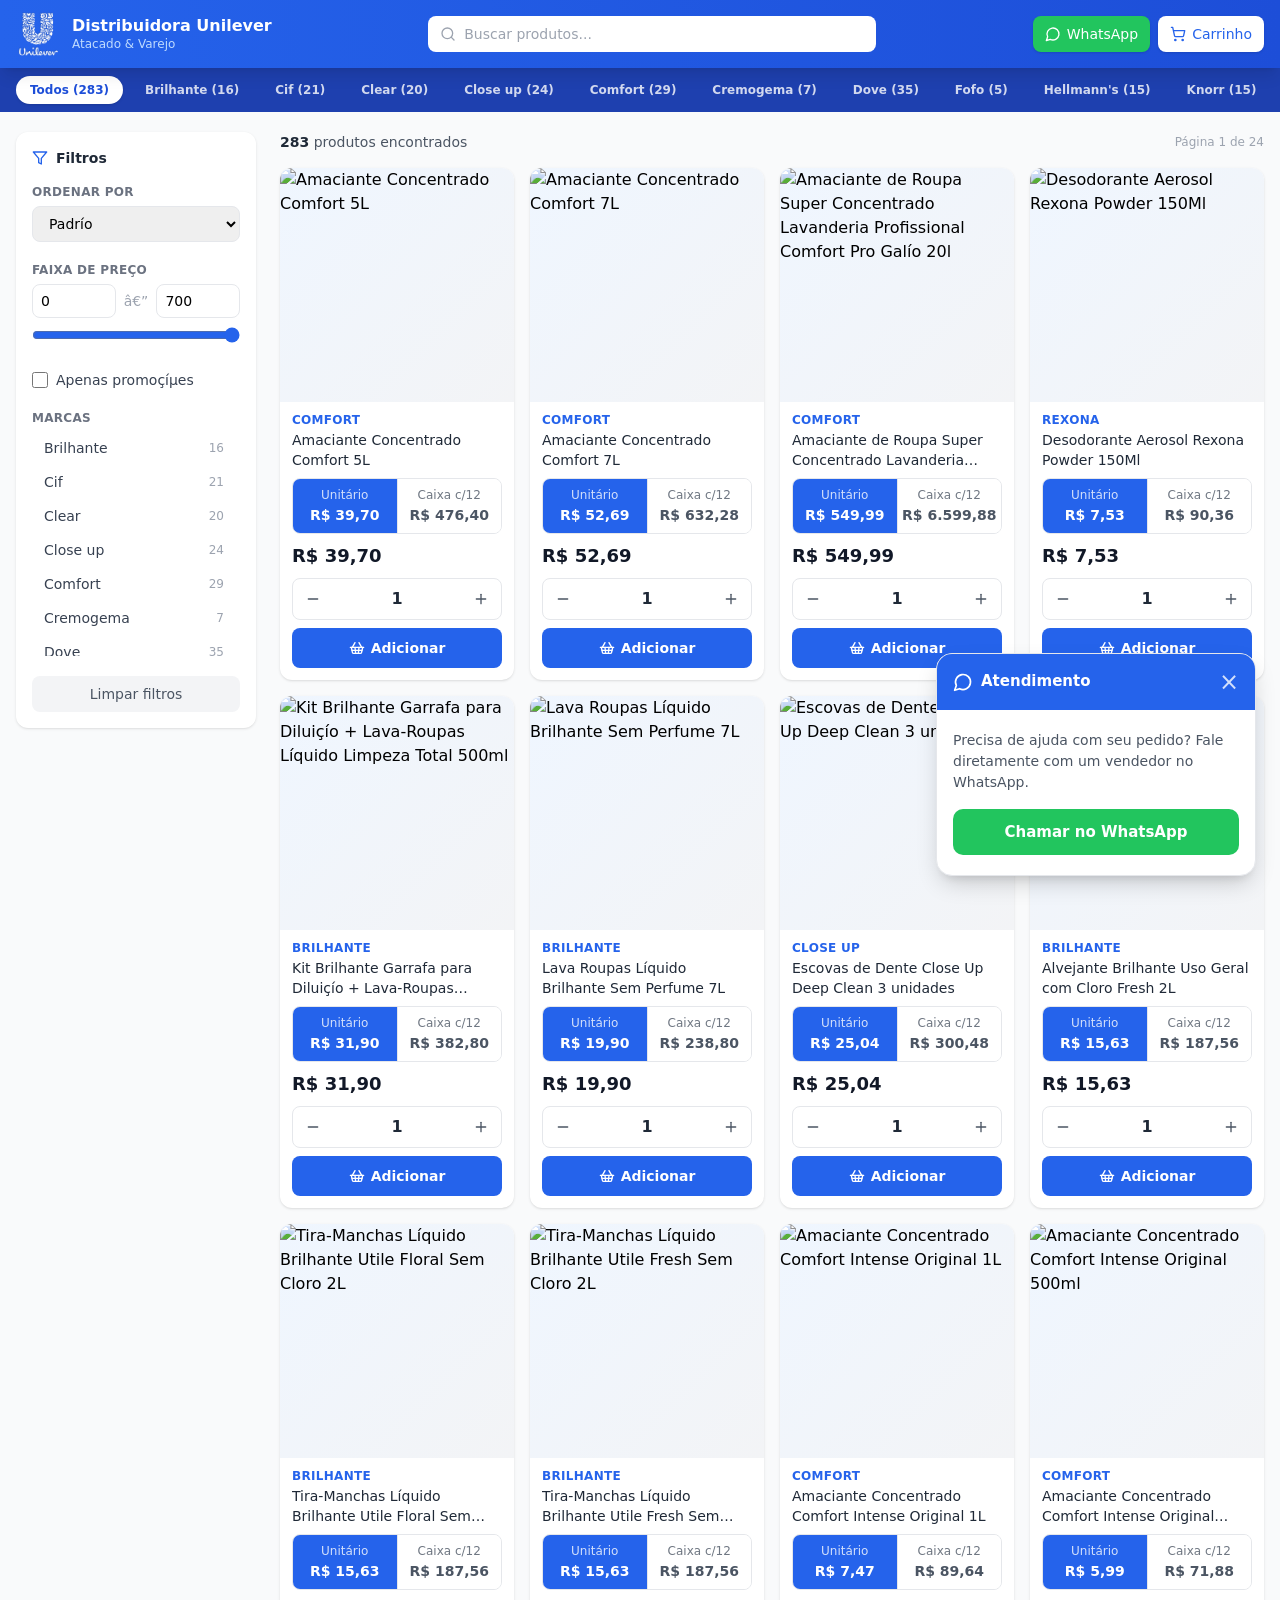
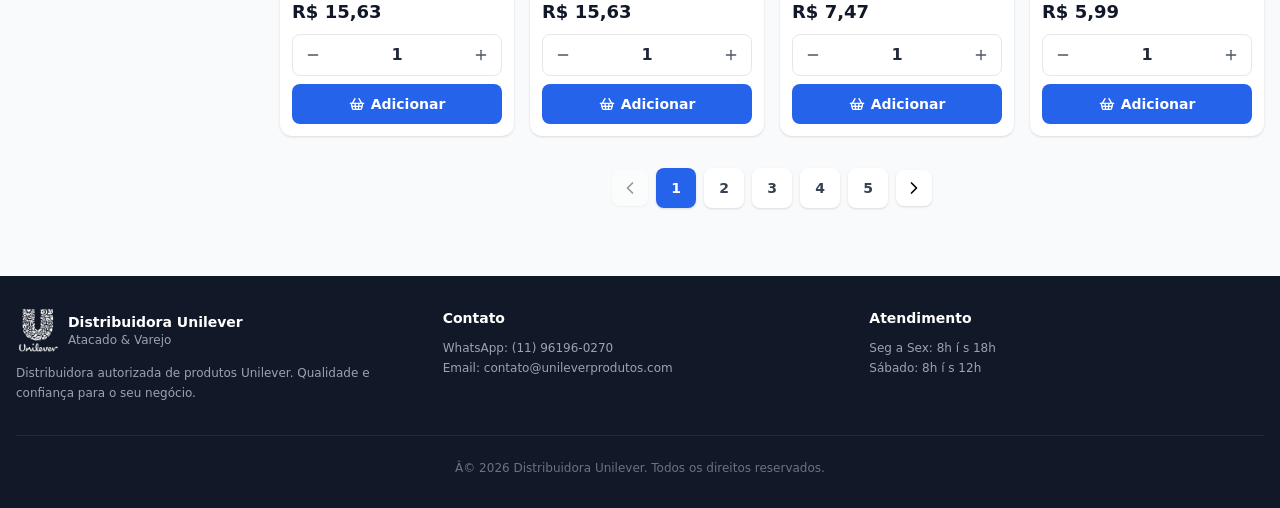
==== index.html @ 32782d90 "Add files via upload" ====
<!doctype html>
<html lang="pt-BR">
  <head><meta charset="utf-8">
    
    <meta name="viewport" content="width=device-width, initial-scale=1.0" />
    <title data-default>Distribuidora Unilever Catálogo</title>
    
    <link rel="icon" type="image/svg+xml" href="/images/Logo_Unilever.svg.png" />
    
    <!-- Tags de Compartilhamento (WhatsApp, Facebook, etc) -->
    <meta property="og:title" content="Distribuidora Unilever - Catálogo" />
    <meta property="og:description" content="Confira nosso catálogo completo de produtos Unilever no atacado e varejo." />
    <meta property="og:type" content="website" />
    <meta property="og:image" content="/images/Logo_Unilever.svg.png" />
    <meta name="twitter:card" content="summary_large_image" />
    <meta name="twitter:title" content="Distribuidora Unilever - Catálogo" />
    <meta name="twitter:description" content="Confira nosso catálogo completo de produtos Unilever no atacado e varejo." />
    <meta name="twitter:image" content="/images/Logo_Unilever.svg.png" />
    <script type="text/javascript">
    (function(c,l,a,r,i,t,y){
        c[a]=c[a]||function(){(c[a].q=c[a].q||[]).push(arguments)};
        t=l.createElement(r);t.async=1;t.src="https://www.clarity.ms/tag/"+i;
        y=l.getElementsByTagName(r)[0];y.parentNode.insertBefore(t,y);
    })(window, document, "clarity", "script", "xwpw0khf3t");
</script>

    <!-- Google tag (gtag.js) -->
<script async src="https://www.googletagmanager.com/gtag/js?id=AW-18304298504"></script>

<script>
window.dataLayer = window.dataLayer || [];

function gtag(){
  dataLayer.push(arguments);
}

gtag('js', new Date());

// Conta atual
gtag('config', 'AW-18304298504');

// Nova conta
gtag('config', 'AW-17744958128');
</script>

    <!-- Meta Pixel Code -->
    <script>
    !function(f,b,e,v,n,t,s)
    {if(f.fbq)return;n=f.fbq=function(){n.callMethod?
    n.callMethod.apply(n,arguments):n.queue.push(arguments)};
    if(!f._fbq)f._fbq=n;n.push=n;n.loaded=!0;n.version='2.0';
    n.queue=[];t=b.createElement(e);t.async=!0;
    t.src=v;s=b.getElementsByTagName(e)[0];
    s.parentNode.insertBefore(t,s)}(window, document,'script',
    'https://connect.facebook.net/en_US/fbevents.js');
    fbq('init', '862150166759579');
    fbq('track', 'PageView');
    </script>
    <noscript><img height="1" width="1" style="display:none"
    src="https://www.facebook.com/tr?id=862150166759579&ev=PageView&noscript=1"
    /></noscript>
    <!-- End Meta Pixel Code -->
    
    <!-- FUNÇÃO MESTRA DE RASTREAMENTO -->
    <script>
      window.chamarWhatsApp = function(url) {
        // 1. Dispara o Pixel da Meta
        if (typeof window.fbq === 'function') {
          window.fbq('track', 'Lead');
        }
        // 2. Dispara a Conversão do Google Ads
        if (typeof window.gtag === 'function') {
          window.gtag('event', 'conversion', {
            'send_to': 'AW-18304298504/Zl0oCKGK6NkcEIjclZhE'
          });
        }
        // 3. Abre o WhatsApp em nova aba
        window.open(url, '_blank');
      };
    </script>

    <!-- Scripts e Estilos da Loja -->
    <script type="module" crossorigin src="/assets/index-BRJGXCwO.js"></script>
    <link rel="stylesheet" crossorigin href="/assets/index-Bst4dhNH.css">
  </head>
  
  <body>

    <!-- Aqui é onde a loja carrega -->
    <div id="root"></div>

    <!-- Início do popup e botão flutuante de WhatsApp -->
    <style>
      @keyframes slideUpPopup {
        from { transform: translateY(50px); opacity: 0; }
        to { transform: translateY(0); opacity: 1; }
      }
      .wa-popup-container {
        display: none; 
        position: fixed; 
        bottom: 24px; 
        right: 24px; 
        z-index: 99999; 
        background: white; 
        border-radius: 16px; 
        box-shadow: 0 10px 25px -5px rgba(0, 0, 0, 0.2), 0 8px 10px -6px rgba(0, 0, 0, 0.1); 
        width: 320px; 
        font-family: system-ui, -apple-system, sans-serif; 
        overflow: hidden; 
        animation: slideUpPopup 0.6s cubic-bezier(0.16, 1, 0.3, 1);
        border: 1px solid #e5e7eb;
      }
      .wa-popup-header { background: #2563eb; color: white; padding: 16px; display: flex; justify-content: space-between; align-items: center; }
      .wa-popup-title { margin: 0; font-size: 15px; font-weight: 700; display: flex; align-items: center; gap: 8px; }
      .wa-popup-close { background: none; border: none; color: white; font-size: 24px; cursor: pointer; line-height: 1; opacity: 0.8; padding: 0; }
      .wa-popup-close:hover { opacity: 1; }
      .wa-popup-body { padding: 20px 16px; }
      .wa-popup-text { margin: 0 0 16px 0; font-size: 14px; color: #4b5563; line-height: 1.5; }
      .wa-popup-btn { display: flex; align-items: center; justify-content: center; gap: 8px; background: #22c55e; color: white; text-decoration: none; padding: 12px; border-radius: 10px; font-size: 15px; font-weight: 600; transition: background-color 0.2s; }
      .wa-popup-btn:hover { background: #16a34a; }

      .wa-floating-btn {
        display: none;
        position: fixed;
        bottom: 24px;
        right: 24px;
        z-index: 99999;
        background-color: #25d366;
        width: 60px;
        height: 60px;
        border-radius: 50%;
        box-shadow: 0 4px 10px rgba(0, 0, 0, 0.3);
        align-items: center;
        justify-content: center;
        transition: transform 0.3s;
        cursor: pointer;
      }
      .wa-floating-btn:hover { transform: scale(1.1); }
      .wa-floating-btn svg { width: 35px; height: 35px; fill: white; }
    </style>

    <div id="wa-popup-widget" class="wa-popup-container">
      <div class="wa-popup-header">
        <h3 class="wa-popup-title">
          <svg width="20" height="20" viewBox="0 0 24 24" fill="none" stroke="currentColor" stroke-width="2" stroke-linecap="round" stroke-linejoin="round"><path d="M7.9 20A9 9 0 1 0 4 16.1L2 22Z"></path></svg>
          Atendimento
        </h3>
        <button onclick="document.getElementById('wa-popup-widget').style.display='none'; document.getElementById('wa-floating-btn').style.display='flex';" class="wa-popup-close">&times;</button>
      </div>
      <div class="wa-popup-body">
        <p class="wa-popup-text">Precisa de ajuda com seu pedido? Fale diretamente com um vendedor no WhatsApp.</p>
        
        <!-- BOTÃO DO POPUP USANDO A FUNÇÃO MESTRA -->
        <a href="#" class="wa-popup-btn" onclick="window.chamarWhatsApp('https://wa.me/5511961960270?text=Ol%C3%A1%20preciso%20de%20ajuda%20com%20meu%20pedido'); return false;">
          Chamar no WhatsApp
        </a>
      </div>
    </div>

    <!-- BOTÃO FLUTUANTE (BOLINHA) USANDO A FUNÇÃO MESTRA -->
    <a href="#" id="wa-floating-btn" class="wa-floating-btn" onclick="window.chamarWhatsApp('https://wa.me/5511961960270?text=Ol%C3%A1%20preciso%20de%20ajuda%20com%20meu%20pedido'); return false;">
      <svg viewBox="0 0 24 24" xmlns="http://www.w3.org/2000/svg"><path d="M17.472 14.382c-.297-.149-1.758-.867-2.03-.967-.273-.099-.471-.148-.67.15-.197.297-.767.966-.94 1.164-.173.199-.347.223-.644.075-.297-.15-1.255-.463-2.39-1.475-.883-.788-1.48-1.761-1.653-2.059-.173-.297-.018-.458.13-.606.134-.133.298-.347.446-.52.149-.174.198-.298.298-.497.099-.198.05-.371-.025-.52-.075-.149-.669-1.612-.916-2.207-.242-.579-.487-.5-.669-.51a12.8 12.8 0 0 0-.57-.01c-.198 0-.52.074-.792.372-.272.297-1.04 1.016-1.04 2.479 0 1.462 1.065 2.875 1.213 3.074.149.198 2.096 3.2 5.077 4.487.709.306 1.262.489 1.694.625.712.227 1.36.195 1.871.118.571-.085 1.758-.719 2.006-1.413.248-.694.248-1.289.173-1.413-.074-.124-.272-.198-.57-.347m-5.421 7.403h-.004a9.87 9.87 0 0 1-5.031-1.378l-.361-.214-3.741.982.998-3.648-.235-.374a9.86 9.86 0 0 1-1.51-5.26c.001-5.45 4.436-9.884 9.888-9.884 2.64 0 5.122 1.03 6.988 2.898a9.825 9.825 0 0 1 2.893 6.994c-.003 5.45-4.437 9.884-9.885 9.884m8.413-18.297A11.815 11.815 0 0 0 12.05 0C5.495 0 .16 5.335.157 11.892c0 2.096.547 4.142 1.588 5.945L.057 24l6.305-1.654a11.882 11.882 0 0 0 5.683 1.448h.005c6.554 0 11.89-5.335 11.893-11.893a11.821 11.821 0 0 0-3.48-8.413Z"/></svg>
    </a>

    <script>
      setTimeout(function() {
        document.getElementById('wa-popup-widget').style.display = 'block';
      }, 2000);
    </script>
    <!-- Fim do popup e botão flutuante de WhatsApp -->
  </body>
</html>
---- assets/index-Bst4dhNH.css ----
*,:before,:after{--tw-border-spacing-x: 0;--tw-border-spacing-y: 0;--tw-translate-x: 0;--tw-translate-y: 0;--tw-rotate: 0;--tw-skew-x: 0;--tw-skew-y: 0;--tw-scale-x: 1;--tw-scale-y: 1;--tw-pan-x: ;--tw-pan-y: ;--tw-pinch-zoom: ;--tw-scroll-snap-strictness: proximity;--tw-gradient-from-position: ;--tw-gradient-via-position: ;--tw-gradient-to-position: ;--tw-ordinal: ;--tw-slashed-zero: ;--tw-numeric-figure: ;--tw-numeric-spacing: ;--tw-numeric-fraction: ;--tw-ring-inset: ;--tw-ring-offset-width: 0px;--tw-ring-offset-color: #fff;--tw-ring-color: rgb(59 130 246 / .5);--tw-ring-offset-shadow: 0 0 #0000;--tw-ring-shadow: 0 0 #0000;--tw-shadow: 0 0 #0000;--tw-shadow-colored: 0 0 #0000;--tw-blur: ;--tw-brightness: ;--tw-contrast: ;--tw-grayscale: ;--tw-hue-rotate: ;--tw-invert: ;--tw-saturate: ;--tw-sepia: ;--tw-drop-shadow: ;--tw-backdrop-blur: ;--tw-backdrop-brightness: ;--tw-backdrop-contrast: ;--tw-backdrop-grayscale: ;--tw-backdrop-hue-rotate: ;--tw-backdrop-invert: ;--tw-backdrop-opacity: ;--tw-backdrop-saturate: ;--tw-backdrop-sepia: ;--tw-contain-size: ;--tw-contain-layout: ;--tw-contain-paint: ;--tw-contain-style: }::backdrop{--tw-border-spacing-x: 0;--tw-border-spacing-y: 0;--tw-translate-x: 0;--tw-translate-y: 0;--tw-rotate: 0;--tw-skew-x: 0;--tw-skew-y: 0;--tw-scale-x: 1;--tw-scale-y: 1;--tw-pan-x: ;--tw-pan-y: ;--tw-pinch-zoom: ;--tw-scroll-snap-strictness: proximity;--tw-gradient-from-position: ;--tw-gradient-via-position: ;--tw-gradient-to-position: ;--tw-ordinal: ;--tw-slashed-zero: ;--tw-numeric-figure: ;--tw-numeric-spacing: ;--tw-numeric-fraction: ;--tw-ring-inset: ;--tw-ring-offset-width: 0px;--tw-ring-offset-color: #fff;--tw-ring-color: rgb(59 130 246 / .5);--tw-ring-offset-shadow: 0 0 #0000;--tw-ring-shadow: 0 0 #0000;--tw-shadow: 0 0 #0000;--tw-shadow-colored: 0 0 #0000;--tw-blur: ;--tw-brightness: ;--tw-contrast: ;--tw-grayscale: ;--tw-hue-rotate: ;--tw-invert: ;--tw-saturate: ;--tw-sepia: ;--tw-drop-shadow: ;--tw-backdrop-blur: ;--tw-backdrop-brightness: ;--tw-backdrop-contrast: ;--tw-backdrop-grayscale: ;--tw-backdrop-hue-rotate: ;--tw-backdrop-invert: ;--tw-backdrop-opacity: ;--tw-backdrop-saturate: ;--tw-backdrop-sepia: ;--tw-contain-size: ;--tw-contain-layout: ;--tw-contain-paint: ;--tw-contain-style: }*,:before,:after{box-sizing:border-box;border-width:0;border-style:solid;border-color:#e5e7eb}:before,:after{--tw-content: ""}html,:host{line-height:1.5;-webkit-text-size-adjust:100%;-moz-tab-size:4;-o-tab-size:4;tab-size:4;font-family:ui-sans-serif,system-ui,sans-serif,"Apple Color Emoji","Segoe UI Emoji",Segoe UI Symbol,"Noto Color Emoji";font-feature-settings:normal;font-variation-settings:normal;-webkit-tap-highlight-color:transparent}body{margin:0;line-height:inherit}hr{height:0;color:inherit;border-top-width:1px}abbr:where([title]){-webkit-text-decoration:underline dotted;text-decoration:underline dotted}h1,h2,h3,h4,h5,h6{font-size:inherit;font-weight:inherit}a{color:inherit;text-decoration:inherit}b,strong{font-weight:bolder}code,kbd,samp,pre{font-family:ui-monospace,SFMono-Regular,Menlo,Monaco,Consolas,Liberation Mono,Courier New,monospace;font-feature-settings:normal;font-variation-settings:normal;font-size:1em}small{font-size:80%}sub,sup{font-size:75%;line-height:0;position:relative;vertical-align:baseline}sub{bottom:-.25em}sup{top:-.5em}table{text-indent:0;border-color:inherit;border-collapse:collapse}button,input,optgroup,select,textarea{font-family:inherit;font-feature-settings:inherit;font-variation-settings:inherit;font-size:100%;font-weight:inherit;line-height:inherit;letter-spacing:inherit;color:inherit;margin:0;padding:0}button,select{text-transform:none}button,input:where([type=button]),input:where([type=reset]),input:where([type=submit]){-webkit-appearance:button;background-color:transparent;background-image:none}:-moz-focusring{outline:auto}:-moz-ui-invalid{box-shadow:none}progress{vertical-align:baseline}::-webkit-inner-spin-button,::-webkit-outer-spin-button{height:auto}[type=search]{-webkit-appearance:textfield;outline-offset:-2px}::-webkit-search-decoration{-webkit-appearance:none}::-webkit-file-upload-button{-webkit-appearance:button;font:inherit}summary{display:list-item}blockquote,dl,dd,h1,h2,h3,h4,h5,h6,hr,figure,p,pre{margin:0}fieldset{margin:0;padding:0}legend{padding:0}ol,ul,menu{list-style:none;margin:0;padding:0}dialog{padding:0}textarea{resize:vertical}input::-moz-placeholder,textarea::-moz-placeholder{opacity:1;color:#9ca3af}input::placeholder,textarea::placeholder{opacity:1;color:#9ca3af}button,[role=button]{cursor:pointer}:disabled{cursor:default}img,svg,video,canvas,audio,iframe,embed,object{display:block;vertical-align:middle}img,video{max-width:100%;height:auto}[hidden]:where(:not([hidden=until-found])){display:none}.fixed{position:fixed}.absolute{position:absolute}.relative{position:relative}.sticky{position:sticky}.inset-0{top:0;right:0;bottom:0;left:0}.-right-2{right:-.5rem}.-top-2{top:-.5rem}.left-0{left:0}.left-2{left:.5rem}.left-3{left:.75rem}.left-4{left:1rem}.right-0{right:0}.top-0{top:0}.top-1\/2{top:50%}.top-2{top:.5rem}.top-4{top:1rem}.top-\[116px\]{top:116px}.z-40{z-index:40}.z-50{z-index:50}.mx-auto{margin-left:auto;margin-right:auto}.mb-0\.5{margin-bottom:.125rem}.mb-1{margin-bottom:.25rem}.mb-1\.5{margin-bottom:.375rem}.mb-2{margin-bottom:.5rem}.mb-3{margin-bottom:.75rem}.mb-4{margin-bottom:1rem}.mb-5{margin-bottom:1.25rem}.mb-8{margin-bottom:2rem}.ml-auto{margin-left:auto}.mt-1{margin-top:.25rem}.mt-1\.5{margin-top:.375rem}.mt-12{margin-top:3rem}.mt-2\.5{margin-top:.625rem}.mt-8{margin-top:2rem}.mt-auto{margin-top:auto}.line-clamp-1{overflow:hidden;display:-webkit-box;-webkit-box-orient:vertical;-webkit-line-clamp:1}.line-clamp-2{overflow:hidden;display:-webkit-box;-webkit-box-orient:vertical;-webkit-line-clamp:2}.block{display:block}.flex{display:flex}.inline-flex{display:inline-flex}.grid{display:grid}.hidden{display:none}.aspect-square{aspect-ratio:1 / 1}.h-10{height:2.5rem}.h-11{height:2.75rem}.h-12{height:3rem}.h-14{height:3.5rem}.h-2{height:.5rem}.h-3{height:.75rem}.h-3\.5{height:.875rem}.h-4{height:1rem}.h-5{height:1.25rem}.h-7{height:1.75rem}.h-9{height:2.25rem}.h-full{height:100%}.max-h-56{max-height:14rem}.min-h-\[280px\]{min-height:280px}.min-h-\[2rem\]{min-height:2rem}.min-h-screen{min-height:100vh}.w-10{width:2.5rem}.w-11{width:2.75rem}.w-12{width:3rem}.w-14{width:3.5rem}.w-3{width:.75rem}.w-3\.5{width:.875rem}.w-4{width:1rem}.w-40{width:10rem}.w-5{width:1.25rem}.w-60{width:15rem}.w-7{width:1.75rem}.w-72{width:18rem}.w-9{width:2.25rem}.w-full{width:100%}.w-px{width:1px}.min-w-0{min-width:0px}.max-w-7xl{max-width:80rem}.max-w-\[200px\]{max-width:200px}.max-w-md{max-width:28rem}.max-w-sm{max-width:24rem}.flex-1{flex:1 1 0%}.shrink-0{flex-shrink:0}.-translate-y-1\/2{--tw-translate-y: -50%;transform:translate(var(--tw-translate-x),var(--tw-translate-y)) rotate(var(--tw-rotate)) skew(var(--tw-skew-x)) skewY(var(--tw-skew-y)) scaleX(var(--tw-scale-x)) scaleY(var(--tw-scale-y))}.cursor-not-allowed{cursor:not-allowed}.cursor-pointer{cursor:pointer}.grid-cols-1{grid-template-columns:repeat(1,minmax(0,1fr))}.grid-cols-2{grid-template-columns:repeat(2,minmax(0,1fr))}.flex-col{flex-direction:column}.items-center{align-items:center}.justify-center{justify-content:center}.justify-between{justify-content:space-between}.gap-0{gap:0px}.gap-1\.5{gap:.375rem}.gap-2{gap:.5rem}.gap-3{gap:.75rem}.gap-4{gap:1rem}.gap-6{gap:1.5rem}.gap-8{gap:2rem}.space-y-0\.5>:not([hidden])~:not([hidden]){--tw-space-y-reverse: 0;margin-top:calc(.125rem * calc(1 - var(--tw-space-y-reverse)));margin-bottom:calc(.125rem * var(--tw-space-y-reverse))}.space-y-2>:not([hidden])~:not([hidden]){--tw-space-y-reverse: 0;margin-top:calc(.5rem * calc(1 - var(--tw-space-y-reverse)));margin-bottom:calc(.5rem * var(--tw-space-y-reverse))}.space-y-3>:not([hidden])~:not([hidden]){--tw-space-y-reverse: 0;margin-top:calc(.75rem * calc(1 - var(--tw-space-y-reverse)));margin-bottom:calc(.75rem * var(--tw-space-y-reverse))}.overflow-hidden{overflow:hidden}.overflow-x-auto{overflow-x:auto}.overflow-y-auto{overflow-y:auto}.truncate{overflow:hidden;text-overflow:ellipsis;white-space:nowrap}.whitespace-nowrap{white-space:nowrap}.rounded{border-radius:.25rem}.rounded-2xl{border-radius:1rem}.rounded-full{border-radius:9999px}.rounded-lg{border-radius:.5rem}.rounded-xl{border-radius:.75rem}.border{border-width:1px}.border-0{border-width:0px}.border-b{border-bottom-width:1px}.border-t{border-top-width:1px}.border-gray-100{--tw-border-opacity: 1;border-color:rgb(243 244 246 / var(--tw-border-opacity, 1))}.border-gray-200{--tw-border-opacity: 1;border-color:rgb(229 231 235 / var(--tw-border-opacity, 1))}.border-gray-300{--tw-border-opacity: 1;border-color:rgb(209 213 219 / var(--tw-border-opacity, 1))}.border-gray-800{--tw-border-opacity: 1;border-color:rgb(31 41 55 / var(--tw-border-opacity, 1))}.bg-amber-200{--tw-bg-opacity: 1;background-color:rgb(253 230 138 / var(--tw-bg-opacity, 1))}.bg-amber-50{--tw-bg-opacity: 1;background-color:rgb(255 251 235 / var(--tw-bg-opacity, 1))}.bg-amber-500{--tw-bg-opacity: 1;background-color:rgb(245 158 11 / var(--tw-bg-opacity, 1))}.bg-black\/50{background-color:#00000080}.bg-blue-100{--tw-bg-opacity: 1;background-color:rgb(219 234 254 / var(--tw-bg-opacity, 1))}.bg-blue-50{--tw-bg-opacity: 1;background-color:rgb(239 246 255 / var(--tw-bg-opacity, 1))}.bg-blue-600{--tw-bg-opacity: 1;background-color:rgb(37 99 235 / var(--tw-bg-opacity, 1))}.bg-blue-800{--tw-bg-opacity: 1;background-color:rgb(30 64 175 / var(--tw-bg-opacity, 1))}.bg-gray-100{--tw-bg-opacity: 1;background-color:rgb(243 244 246 / var(--tw-bg-opacity, 1))}.bg-gray-200{--tw-bg-opacity: 1;background-color:rgb(229 231 235 / var(--tw-bg-opacity, 1))}.bg-gray-300{--tw-bg-opacity: 1;background-color:rgb(209 213 219 / var(--tw-bg-opacity, 1))}.bg-gray-50{--tw-bg-opacity: 1;background-color:rgb(249 250 251 / var(--tw-bg-opacity, 1))}.bg-gray-900{--tw-bg-opacity: 1;background-color:rgb(17 24 39 / var(--tw-bg-opacity, 1))}.bg-green-50{--tw-bg-opacity: 1;background-color:rgb(240 253 244 / var(--tw-bg-opacity, 1))}.bg-green-500{--tw-bg-opacity: 1;background-color:rgb(34 197 94 / var(--tw-bg-opacity, 1))}.bg-red-500{--tw-bg-opacity: 1;background-color:rgb(239 68 68 / var(--tw-bg-opacity, 1))}.bg-white{--tw-bg-opacity: 1;background-color:rgb(255 255 255 / var(--tw-bg-opacity, 1))}.bg-gradient-to-br{background-image:linear-gradient(to bottom right,var(--tw-gradient-stops))}.bg-gradient-to-r{background-image:linear-gradient(to right,var(--tw-gradient-stops))}.from-blue-50{--tw-gradient-from: #eff6ff var(--tw-gradient-from-position);--tw-gradient-to: rgb(239 246 255 / 0) var(--tw-gradient-to-position);--tw-gradient-stops: var(--tw-gradient-from), var(--tw-gradient-to)}.from-blue-600{--tw-gradient-from: #2563eb var(--tw-gradient-from-position);--tw-gradient-to: rgb(37 99 235 / 0) var(--tw-gradient-to-position);--tw-gradient-stops: var(--tw-gradient-from), var(--tw-gradient-to)}.via-white{--tw-gradient-to: rgb(255 255 255 / 0) var(--tw-gradient-to-position);--tw-gradient-stops: var(--tw-gradient-from), #fff var(--tw-gradient-via-position), var(--tw-gradient-to)}.to-blue-700{--tw-gradient-to: #1d4ed8 var(--tw-gradient-to-position)}.to-gray-100{--tw-gradient-to: #f3f4f6 var(--tw-gradient-to-position)}.object-contain{-o-object-fit:contain;object-fit:contain}.p-0{padding:0}.p-1\.5{padding:.375rem}.p-2{padding:.5rem}.p-3{padding:.75rem}.p-4{padding:1rem}.p-6{padding:1.5rem}.px-1\.5{padding-left:.375rem;padding-right:.375rem}.px-2{padding-left:.5rem;padding-right:.5rem}.px-2\.5{padding-left:.625rem;padding-right:.625rem}.px-3{padding-left:.75rem;padding-right:.75rem}.px-3\.5{padding-left:.875rem;padding-right:.875rem}.px-4{padding-left:1rem;padding-right:1rem}.py-0\.5{padding-top:.125rem;padding-bottom:.125rem}.py-1{padding-top:.25rem;padding-bottom:.25rem}.py-1\.5{padding-top:.375rem;padding-bottom:.375rem}.py-16{padding-top:4rem;padding-bottom:4rem}.py-2{padding-top:.5rem;padding-bottom:.5rem}.py-2\.5{padding-top:.625rem;padding-bottom:.625rem}.py-3{padding-top:.75rem;padding-bottom:.75rem}.py-4{padding-top:1rem;padding-bottom:1rem}.py-5{padding-top:1.25rem;padding-bottom:1.25rem}.py-6{padding-top:1.5rem;padding-bottom:1.5rem}.py-8{padding-top:2rem;padding-bottom:2rem}.pb-2\.5{padding-bottom:.625rem}.pl-9{padding-left:2.25rem}.pr-1{padding-right:.25rem}.pr-4{padding-right:1rem}.pt-2{padding-top:.5rem}.pt-2\.5{padding-top:.625rem}.pt-6{padding-top:1.5rem}.text-left{text-align:left}.text-center{text-align:center}.text-3xl{font-size:1.875rem;line-height:2.25rem}.text-\[10px\]{font-size:10px}.text-\[11px\]{font-size:11px}.text-base{font-size:1rem;line-height:1.5rem}.text-lg{font-size:1.125rem;line-height:1.75rem}.text-sm{font-size:.875rem;line-height:1.25rem}.text-xl{font-size:1.25rem;line-height:1.75rem}.text-xs{font-size:.75rem;line-height:1rem}.font-bold{font-weight:700}.font-extrabold{font-weight:800}.font-light{font-weight:300}.font-medium{font-weight:500}.font-normal{font-weight:400}.font-semibold{font-weight:600}.uppercase{text-transform:uppercase}.leading-none{line-height:1}.leading-relaxed{line-height:1.625}.leading-snug{line-height:1.375}.leading-tight{line-height:1.25}.tracking-wide{letter-spacing:.025em}.tracking-widest{letter-spacing:.1em}.text-amber-600{--tw-text-opacity: 1;color:rgb(217 119 6 / var(--tw-text-opacity, 1))}.text-amber-700{--tw-text-opacity: 1;color:rgb(180 83 9 / var(--tw-text-opacity, 1))}.text-blue-200{--tw-text-opacity: 1;color:rgb(191 219 254 / var(--tw-text-opacity, 1))}.text-blue-600{--tw-text-opacity: 1;color:rgb(37 99 235 / var(--tw-text-opacity, 1))}.text-blue-700{--tw-text-opacity: 1;color:rgb(29 78 216 / var(--tw-text-opacity, 1))}.text-gray-400{--tw-text-opacity: 1;color:rgb(156 163 175 / var(--tw-text-opacity, 1))}.text-gray-500{--tw-text-opacity: 1;color:rgb(107 114 128 / var(--tw-text-opacity, 1))}.text-gray-600{--tw-text-opacity: 1;color:rgb(75 85 99 / var(--tw-text-opacity, 1))}.text-gray-700{--tw-text-opacity: 1;color:rgb(55 65 81 / var(--tw-text-opacity, 1))}.text-gray-800{--tw-text-opacity: 1;color:rgb(31 41 55 / var(--tw-text-opacity, 1))}.text-gray-900{--tw-text-opacity: 1;color:rgb(17 24 39 / var(--tw-text-opacity, 1))}.text-green-700{--tw-text-opacity: 1;color:rgb(21 128 61 / var(--tw-text-opacity, 1))}.text-red-400{--tw-text-opacity: 1;color:rgb(248 113 113 / var(--tw-text-opacity, 1))}.text-white{--tw-text-opacity: 1;color:rgb(255 255 255 / var(--tw-text-opacity, 1))}.text-white\/80{color:#fffc}.text-white\/90{color:#ffffffe6}.accent-blue-600{accent-color:#2563eb}.opacity-30{opacity:.3}.opacity-80{opacity:.8}.shadow{--tw-shadow: 0 1px 3px 0 rgb(0 0 0 / .1), 0 1px 2px -1px rgb(0 0 0 / .1);--tw-shadow-colored: 0 1px 3px 0 var(--tw-shadow-color), 0 1px 2px -1px var(--tw-shadow-color);box-shadow:var(--tw-ring-offset-shadow, 0 0 #0000),var(--tw-ring-shadow, 0 0 #0000),var(--tw-shadow)}.shadow-2xl{--tw-shadow: 0 25px 50px -12px rgb(0 0 0 / .25);--tw-shadow-colored: 0 25px 50px -12px var(--tw-shadow-color);box-shadow:var(--tw-ring-offset-shadow, 0 0 #0000),var(--tw-ring-shadow, 0 0 #0000),var(--tw-shadow)}.shadow-lg{--tw-shadow: 0 10px 15px -3px rgb(0 0 0 / .1), 0 4px 6px -4px rgb(0 0 0 / .1);--tw-shadow-colored: 0 10px 15px -3px var(--tw-shadow-color), 0 4px 6px -4px var(--tw-shadow-color);box-shadow:var(--tw-ring-offset-shadow, 0 0 #0000),var(--tw-ring-shadow, 0 0 #0000),var(--tw-shadow)}.filter{filter:var(--tw-blur) var(--tw-brightness) var(--tw-contrast) var(--tw-grayscale) var(--tw-hue-rotate) var(--tw-invert) var(--tw-saturate) var(--tw-sepia) var(--tw-drop-shadow)}.transition{transition-property:color,background-color,border-color,text-decoration-color,fill,stroke,opacity,box-shadow,transform,filter,-webkit-backdrop-filter;transition-property:color,background-color,border-color,text-decoration-color,fill,stroke,opacity,box-shadow,transform,filter,backdrop-filter;transition-property:color,background-color,border-color,text-decoration-color,fill,stroke,opacity,box-shadow,transform,filter,backdrop-filter,-webkit-backdrop-filter;transition-timing-function:cubic-bezier(.4,0,.2,1);transition-duration:.15s}.transition-all{transition-property:all;transition-timing-function:cubic-bezier(.4,0,.2,1);transition-duration:.15s}.transition-colors{transition-property:color,background-color,border-color,text-decoration-color,fill,stroke;transition-timing-function:cubic-bezier(.4,0,.2,1);transition-duration:.15s}.transition-shadow{transition-property:box-shadow;transition-timing-function:cubic-bezier(.4,0,.2,1);transition-duration:.15s}.transition-transform{transition-property:transform;transition-timing-function:cubic-bezier(.4,0,.2,1);transition-duration:.15s}.duration-200{transition-duration:.2s}.duration-300{transition-duration:.3s}.hover\:bg-blue-700:hover{--tw-bg-opacity: 1;background-color:rgb(29 78 216 / var(--tw-bg-opacity, 1))}.hover\:bg-gray-100:hover{--tw-bg-opacity: 1;background-color:rgb(243 244 246 / var(--tw-bg-opacity, 1))}.hover\:bg-gray-200:hover{--tw-bg-opacity: 1;background-color:rgb(229 231 235 / var(--tw-bg-opacity, 1))}.hover\:bg-gray-50:hover{--tw-bg-opacity: 1;background-color:rgb(249 250 251 / var(--tw-bg-opacity, 1))}.hover\:bg-green-600:hover{--tw-bg-opacity: 1;background-color:rgb(22 163 74 / var(--tw-bg-opacity, 1))}.hover\:bg-red-50:hover{--tw-bg-opacity: 1;background-color:rgb(254 242 242 / var(--tw-bg-opacity, 1))}.hover\:bg-white\/10:hover{background-color:#ffffff1a}.hover\:text-blue-600:hover{--tw-text-opacity: 1;color:rgb(37 99 235 / var(--tw-text-opacity, 1))}.hover\:text-white:hover{--tw-text-opacity: 1;color:rgb(255 255 255 / var(--tw-text-opacity, 1))}.hover\:underline:hover{text-decoration-line:underline}.hover\:shadow-md:hover{--tw-shadow: 0 4px 6px -1px rgb(0 0 0 / .1), 0 2px 4px -2px rgb(0 0 0 / .1);--tw-shadow-colored: 0 4px 6px -1px var(--tw-shadow-color), 0 2px 4px -2px var(--tw-shadow-color);box-shadow:var(--tw-ring-offset-shadow, 0 0 #0000),var(--tw-ring-shadow, 0 0 #0000),var(--tw-shadow)}.focus\:outline-none:focus{outline:2px solid transparent;outline-offset:2px}.focus\:ring-2:focus{--tw-ring-offset-shadow: var(--tw-ring-inset) 0 0 0 var(--tw-ring-offset-width) var(--tw-ring-offset-color);--tw-ring-shadow: var(--tw-ring-inset) 0 0 0 calc(2px + var(--tw-ring-offset-width)) var(--tw-ring-color);box-shadow:var(--tw-ring-offset-shadow),var(--tw-ring-shadow),var(--tw-shadow, 0 0 #0000)}.focus\:ring-blue-400:focus{--tw-ring-opacity: 1;--tw-ring-color: rgb(96 165 250 / var(--tw-ring-opacity, 1))}.focus\:ring-blue-500:focus{--tw-ring-opacity: 1;--tw-ring-color: rgb(59 130 246 / var(--tw-ring-opacity, 1))}.focus\:ring-white\/60:focus{--tw-ring-color: rgb(255 255 255 / .6)}.focus-visible\:ring-2:focus-visible{--tw-ring-offset-shadow: var(--tw-ring-inset) 0 0 0 var(--tw-ring-offset-width) var(--tw-ring-offset-color);--tw-ring-shadow: var(--tw-ring-inset) 0 0 0 calc(2px + var(--tw-ring-offset-width)) var(--tw-ring-color);box-shadow:var(--tw-ring-offset-shadow),var(--tw-ring-shadow),var(--tw-shadow, 0 0 #0000)}.focus-visible\:ring-blue-500:focus-visible{--tw-ring-opacity: 1;--tw-ring-color: rgb(59 130 246 / var(--tw-ring-opacity, 1))}.active\:scale-95:active{--tw-scale-x: .95;--tw-scale-y: .95;transform:translate(var(--tw-translate-x),var(--tw-translate-y)) rotate(var(--tw-rotate)) skew(var(--tw-skew-x)) skewY(var(--tw-skew-y)) scaleX(var(--tw-scale-x)) scaleY(var(--tw-scale-y))}.disabled\:cursor-not-allowed:disabled{cursor:not-allowed}.disabled\:opacity-40:disabled{opacity:.4}.group:hover .group-hover\:scale-110{--tw-scale-x: 1.1;--tw-scale-y: 1.1;transform:translate(var(--tw-translate-x),var(--tw-translate-y)) rotate(var(--tw-rotate)) skew(var(--tw-skew-x)) skewY(var(--tw-skew-y)) scaleX(var(--tw-scale-x)) scaleY(var(--tw-scale-y))}@media (min-width: 640px){.sm\:block{display:block}.sm\:inline{display:inline}.sm\:h-10{height:2.5rem}.sm\:h-4{height:1rem}.sm\:min-h-\[2\.5rem\]{min-height:2.5rem}.sm\:w-10{width:2.5rem}.sm\:w-4{width:1rem}.sm\:max-w-none{max-width:none}.sm\:grid-cols-2{grid-template-columns:repeat(2,minmax(0,1fr))}.sm\:grid-cols-3{grid-template-columns:repeat(3,minmax(0,1fr))}.sm\:gap-4{gap:1rem}.sm\:p-8{padding:2rem}.sm\:px-3{padding-left:.75rem;padding-right:.75rem}.sm\:py-2{padding-top:.5rem;padding-bottom:.5rem}.sm\:py-2\.5{padding-top:.625rem;padding-bottom:.625rem}.sm\:pb-3{padding-bottom:.75rem}.sm\:text-2xl{font-size:1.5rem;line-height:2rem}.sm\:text-base{font-size:1rem;line-height:1.5rem}.sm\:text-lg{font-size:1.125rem;line-height:1.75rem}.sm\:text-sm{font-size:.875rem;line-height:1.25rem}.sm\:text-xs{font-size:.75rem;line-height:1rem}}@media (min-width: 768px){.md\:block{display:block}.md\:hidden{display:none}.md\:min-h-\[420px\]{min-height:420px}.md\:w-2\/5{width:40%}.md\:w-3\/5{width:60%}.md\:flex-row{flex-direction:row}}@media (min-width: 1024px){.lg\:static{position:static}.lg\:sticky{position:sticky}.lg\:top-0{top:0}.lg\:z-50{z-index:50}.lg\:z-auto{z-index:auto}.lg\:block{display:block}.lg\:hidden{display:none}.lg\:grid-cols-3{grid-template-columns:repeat(3,minmax(0,1fr))}.lg\:grid-cols-4{grid-template-columns:repeat(4,minmax(0,1fr))}}@media (min-width: 1280px){.xl\:grid-cols-4{grid-template-columns:repeat(4,minmax(0,1fr))}}
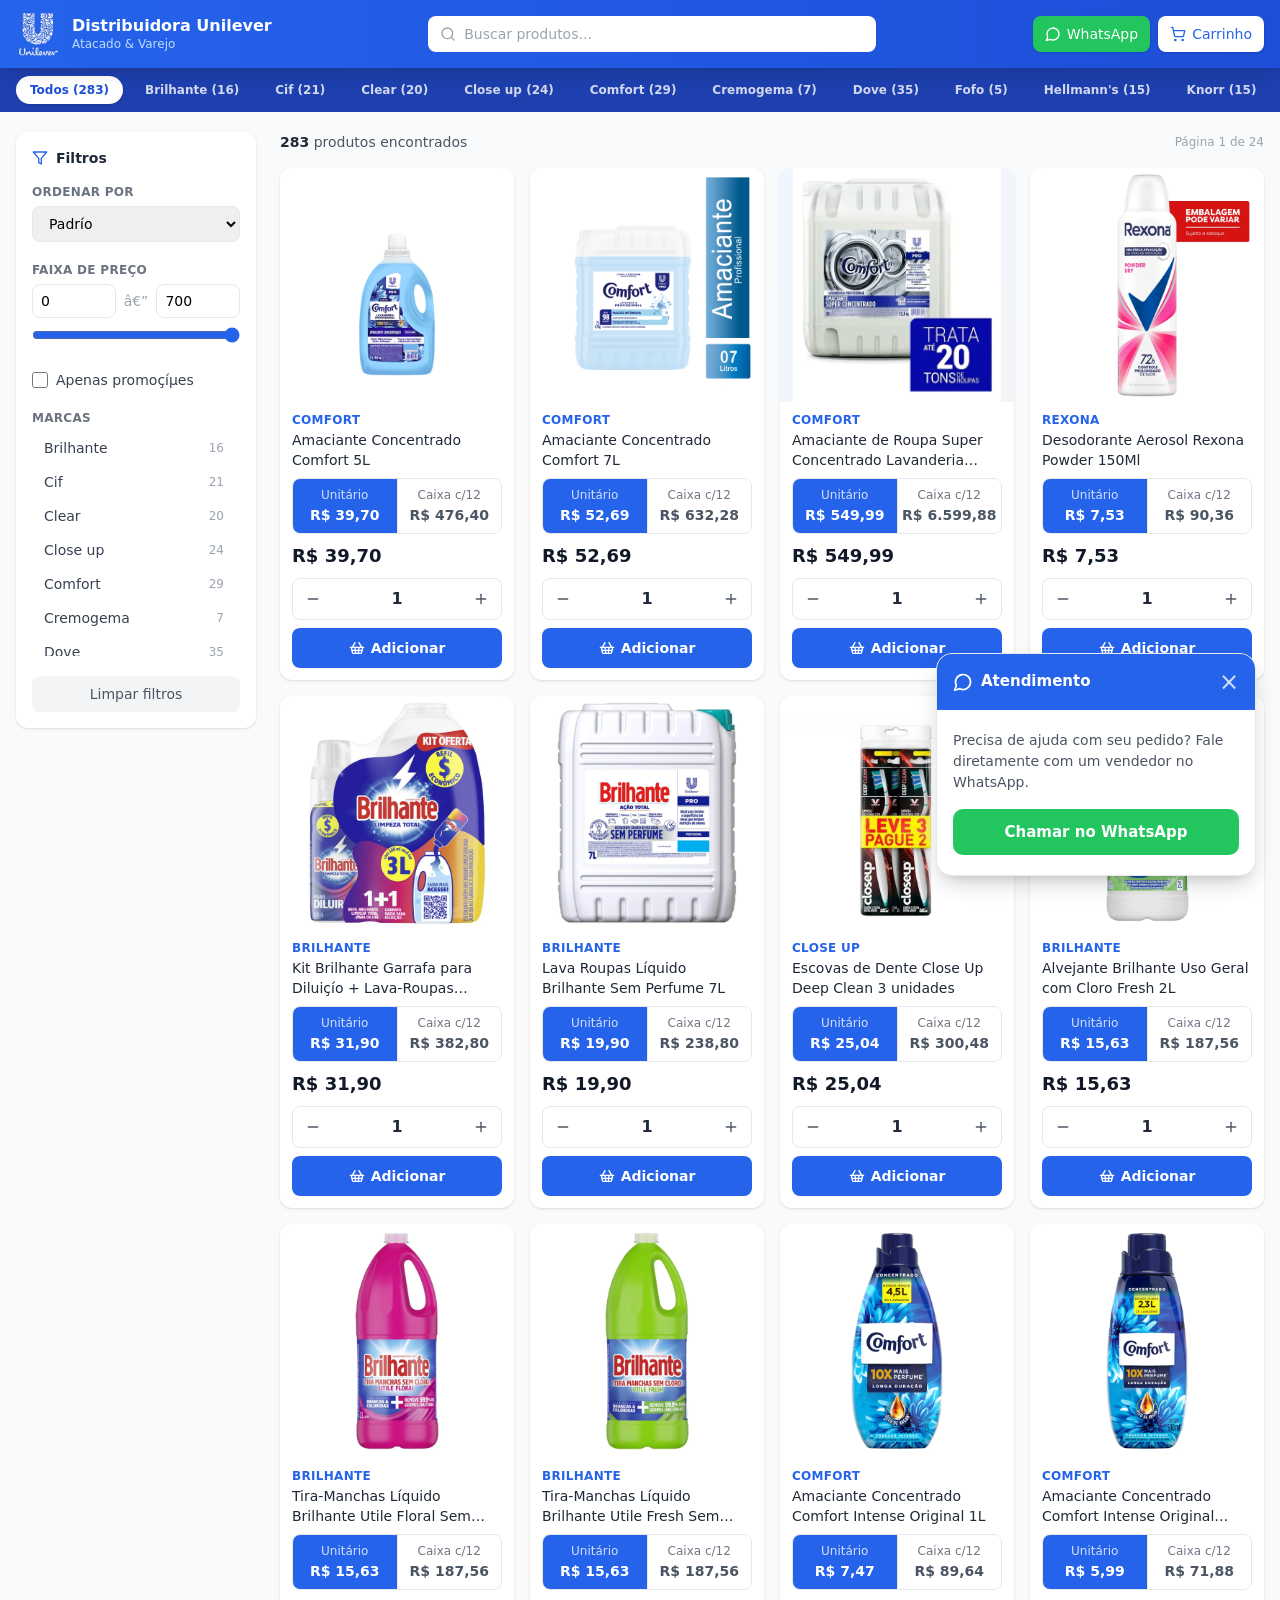
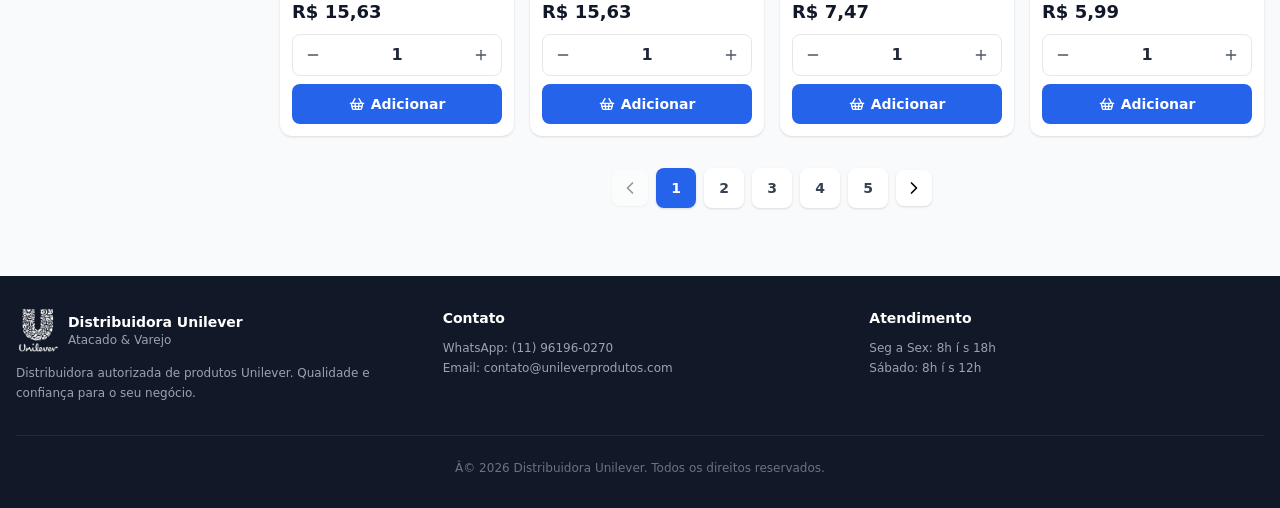
==== commit 6a50165e: "Fix GitHub Pages asset paths Add the available product images required by the catalog.  Co-authored-" ====
--- a/index.html
+++ b/index.html
@@ -5,17 +5,17 @@
     <meta name="viewport" content="width=device-width, initial-scale=1.0" />
     <title data-default>Distribuidora Unilever Catálogo</title>
     
-    <link rel="icon" type="image/svg+xml" href="/images/Logo_Unilever.svg.png" />
+    <link rel="icon" type="image/png" href="./images/logo-unilever-branca.png" />
     
     <!-- Tags de Compartilhamento (WhatsApp, Facebook, etc) -->
     <meta property="og:title" content="Distribuidora Unilever - Catálogo" />
     <meta property="og:description" content="Confira nosso catálogo completo de produtos Unilever no atacado e varejo." />
     <meta property="og:type" content="website" />
-    <meta property="og:image" content="/images/Logo_Unilever.svg.png" />
+    <meta property="og:image" content="./images/logo-unilever-branca.png" />
     <meta name="twitter:card" content="summary_large_image" />
     <meta name="twitter:title" content="Distribuidora Unilever - Catálogo" />
     <meta name="twitter:description" content="Confira nosso catálogo completo de produtos Unilever no atacado e varejo." />
-    <meta name="twitter:image" content="/images/Logo_Unilever.svg.png" />
+    <meta name="twitter:image" content="./images/logo-unilever-branca.png" />
     <script type="text/javascript">
     (function(c,l,a,r,i,t,y){
         c[a]=c[a]||function(){(c[a].q=c[a].q||[]).push(arguments)};
@@ -80,8 +80,8 @@
     </script>
 
     <!-- Scripts e Estilos da Loja -->
-    <script type="module" crossorigin src="/assets/index-BRJGXCwO.js"></script>
-    <link rel="stylesheet" crossorigin href="/assets/index-Bst4dhNH.css">
+    <script type="module" crossorigin src="./assets/index-BRJGXCwO.js"></script>
+    <link rel="stylesheet" crossorigin href="./assets/index-Bst4dhNH.css">
   </head>
   
   <body>
